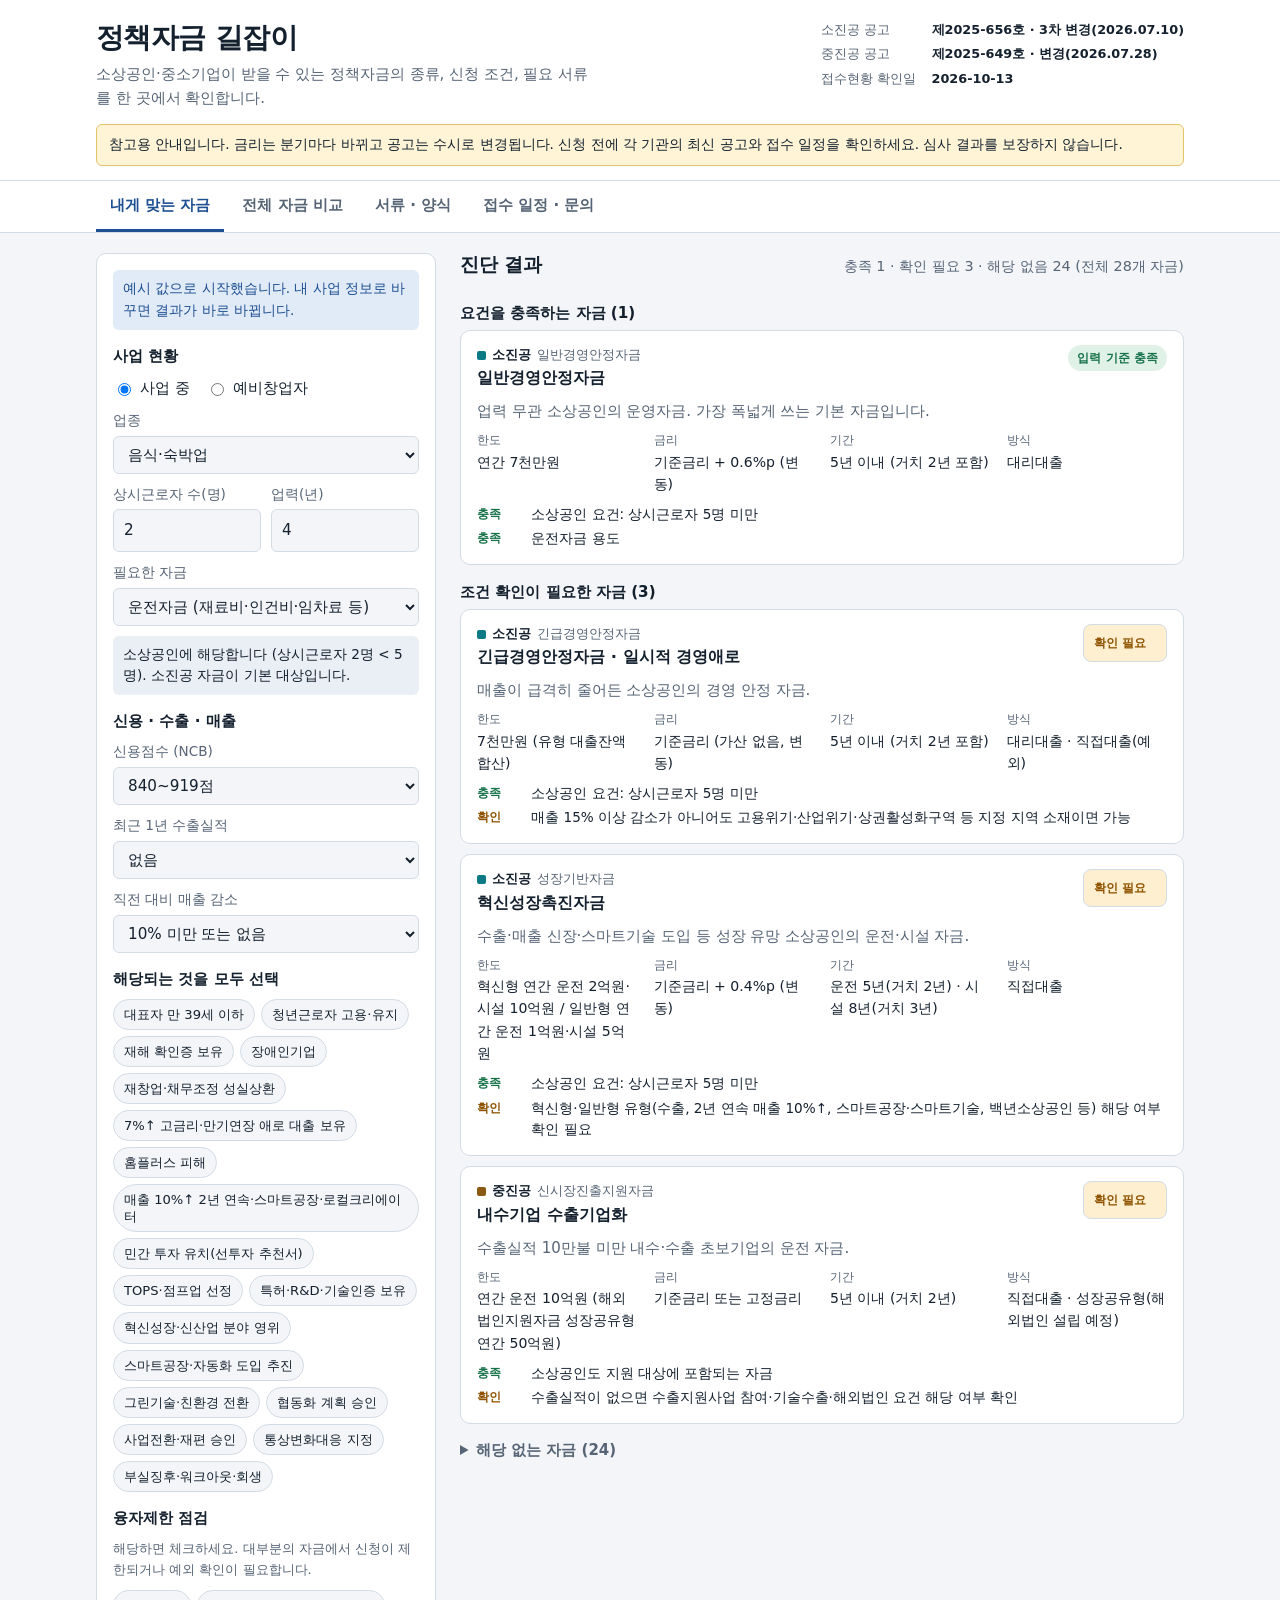
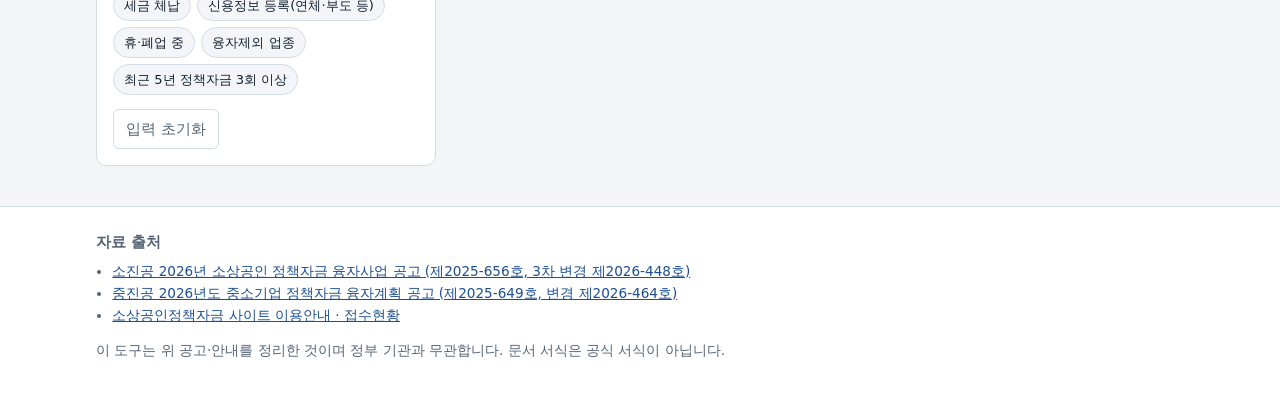
==== examples/policy-fund-finder/index.html @ 74943826 "feat: add policy-fund-finder example for Korean SME policy loans Static web tool that lists 2026 sma" ====
<!doctype html>
<html lang="ko">
<head>
  <meta charset="utf-8">
  <meta name="viewport" content="width=device-width, initial-scale=1">
  <title>정책자금 길잡이</title>
  <meta name="description" content="소상공인·중소기업 정책자금의 종류, 신청 조건, 필요 서류를 한 화면에서 확인하고 작성 양식을 내려받는 도구">
  <link rel="stylesheet" href="style.css">
</head>
<body>
  <header class="top">
    <div class="wrap top-inner">
      <div>
        <h1>정책자금 길잡이</h1>
        <p class="lede">소상공인·중소기업이 받을 수 있는 정책자금의 종류, 신청 조건, 필요 서류를 한 곳에서 확인합니다.</p>
      </div>
      <dl class="basis" aria-label="자료 기준">
        <div><dt>소진공 공고</dt><dd>제2025-656호 · 3차 변경(2026.07.10)</dd></div>
        <div><dt>중진공 공고</dt><dd>제2025-649호 · 변경(2026.07.28)</dd></div>
        <div><dt>접수현황 확인일</dt><dd id="asOf">2026-10-13</dd></div>
      </dl>
    </div>
    <div class="wrap">
      <p class="notice" role="note">참고용 안내입니다. 금리는 분기마다 바뀌고 공고는 수시로 변경됩니다. 신청 전에 각 기관의 최신 공고와 접수 일정을 확인하세요. 심사 결과를 보장하지 않습니다.</p>
    </div>
  </header>

  <nav class="tabs" aria-label="메뉴">
    <div class="wrap tabs-inner" role="tablist">
      <button role="tab" id="tab-finder" aria-controls="panel-finder" aria-selected="true" data-tab="finder">내게 맞는 자금</button>
      <button role="tab" id="tab-list" aria-controls="panel-list" aria-selected="false" data-tab="list">전체 자금 비교</button>
      <button role="tab" id="tab-docs" aria-controls="panel-docs" aria-selected="false" data-tab="docs">서류 · 양식</button>
      <button role="tab" id="tab-schedule" aria-controls="panel-schedule" aria-selected="false" data-tab="schedule">접수 일정 · 문의</button>
    </div>
  </nav>

  <main class="wrap">
    <section id="panel-finder" role="tabpanel" aria-labelledby="tab-finder">
      <div class="finder">
        <form id="profile" class="profile" autocomplete="off">
          <p class="example-note" id="exampleNote">예시 값으로 시작했습니다. 내 사업 정보로 바꾸면 결과가 바로 바뀝니다.</p>

          <fieldset>
            <legend>사업 현황</legend>
            <div class="radio-row" role="radiogroup" aria-label="사업 상태">
              <label><input type="radio" name="bizStatus" value="operating"> 사업 중</label>
              <label><input type="radio" name="bizStatus" value="prospective"> 예비창업자</label>
            </div>
            <label class="field" for="industry">업종
              <select id="industry" name="industry">
                <option value="mfg">제조업</option>
                <option value="construction">건설업</option>
                <option value="transport">운수업</option>
                <option value="mining">광업</option>
                <option value="wholesale_retail">도·소매업</option>
                <option value="food_lodging">음식·숙박업</option>
                <option value="service">서비스업</option>
                <option value="other">그 밖의 업종</option>
              </select>
            </label>
            <div class="two">
              <label class="field" for="employees">상시근로자 수(명)
                <input id="employees" name="employees" type="number" min="0" step="1" inputmode="numeric">
              </label>
              <label class="field" for="years">업력(년)
                <input id="years" name="years" type="number" min="0" step="0.5" inputmode="decimal">
              </label>
            </div>
            <label class="field" for="need">필요한 자금
              <select id="need" name="need">
                <option value="working">운전자금 (재료비·인건비·임차료 등)</option>
                <option value="facility">시설자금 (설비·사업장)</option>
                <option value="both">둘 다</option>
              </select>
            </label>
            <p class="derived" id="derived" aria-live="polite"></p>
          </fieldset>

          <fieldset>
            <legend>신용 · 수출 · 매출</legend>
            <label class="field" for="ncb">신용점수 (NCB)
              <select id="ncb" name="ncb">
                <option value="unknown">모름</option>
                <option value="le839">839점 이하</option>
                <option value="mid">840~919점</option>
                <option value="ge920">920점 이상</option>
              </select>
            </label>
            <label class="field" for="exportLevel">최근 1년 수출실적
              <select id="exportLevel" name="exportLevel">
                <option value="none">없음</option>
                <option value="lt100k">10만불 미만</option>
                <option value="gte100k">10만불 이상</option>
              </select>
            </label>
            <label class="field" for="salesDrop">직전 대비 매출 감소
              <select id="salesDrop" name="salesDrop">
                <option value="none">10% 미만 또는 없음</option>
                <option value="10">10% 이상 ~ 15% 미만</option>
                <option value="15">15% 이상</option>
              </select>
            </label>
          </fieldset>

          <fieldset>
            <legend>해당되는 것을 모두 선택</legend>
            <div class="chips" id="flagChips"></div>
          </fieldset>

          <fieldset>
            <legend>융자제한 점검</legend>
            <p class="hint">해당하면 체크하세요. 대부분의 자금에서 신청이 제한되거나 예외 확인이 필요합니다.</p>
            <div class="chips" id="exclChips"></div>
          </fieldset>

          <button type="button" class="ghost" id="resetProfile">입력 초기화</button>
        </form>

        <div class="results" aria-live="polite">
          <div class="results-head">
            <h2>진단 결과</h2>
            <p id="resultCount" class="count"></p>
          </div>
          <div id="results"></div>
        </div>
      </div>
    </section>

    <section id="panel-list" role="tabpanel" aria-labelledby="tab-list" hidden>
      <div class="toolbar">
        <label class="field inline" for="fAgency">기관
          <select id="fAgency"><option value="">전체</option><option value="semas">소진공 (소상공인)</option><option value="kosmes">중진공 (중소기업)</option></select>
        </label>
        <label class="field inline" for="fMethod">대출 방식
          <select id="fMethod"><option value="">전체</option><option value="직접">직접대출</option><option value="대리">대리대출</option><option value="이차보전">이차보전</option></select>
        </label>
        <label class="field inline" for="fUse">용도
          <select id="fUse"><option value="">전체</option><option value="운전">운전자금</option><option value="시설">시설자금</option></select>
        </label>
        <label class="field inline grow" for="fText">검색
          <input id="fText" type="search" placeholder="자금명·대상·키워드">
        </label>
      </div>
      <p id="listCount" class="count"></p>
      <div class="table-scroll">
        <table class="funds" id="fundTable">
          <thead><tr><th scope="col">자금</th><th scope="col">방식</th><th scope="col">한도</th><th scope="col">금리</th><th scope="col">기간</th></tr></thead>
          <tbody></tbody>
        </table>
      </div>
    </section>

    <section id="panel-docs" role="tabpanel" aria-labelledby="tab-docs" hidden>
      <h2>작성 양식 · 작성예시</h2>
      <p class="sub">빈 양식과 가상 데이터로 채운 작성예시를 함께 내려받을 수 있습니다. 공식 서식이 아닌 준비용 양식입니다.</p>
      <div class="forms" id="formsGrid"></div>

      <h2>필요 서류 한눈에</h2>
      <p class="sub"><span class="tag official">공고·안내 명시</span>는 공고나 이용안내서에 적힌 항목입니다. <span class="tag typical">일반 요구</span>는 흔히 요구되지만 자금·창구에 따라 달라질 수 있어, 신청 화면의 "필수" 표시가 최종 기준입니다.</p>
      <div id="docGroups"></div>
    </section>

    <section id="panel-schedule" role="tabpanel" aria-labelledby="tab-schedule" hidden>
      <h2>소진공 접수 현황</h2>
      <p class="sub" id="scheduleSub"></p>
      <div class="table-scroll">
        <table class="funds" id="scheduleTable">
          <thead><tr><th scope="col">구분</th><th scope="col">자금</th><th scope="col">접수기간</th></tr></thead>
          <tbody></tbody>
        </table>
      </div>
      <p class="sub">중진공은 지역본·지부별로 월별 신청 일정과 신청 가능 자금을 중진공 누리집에서 공지합니다. 재도약지원자금, 긴급경영안정자금(재해) 등은 수시 접수가 가능합니다.</p>

      <h2>문의처</h2>
      <ul class="contact" id="contactList"></ul>

      <h2>공식 사이트</h2>
      <ul class="links" id="linkList"></ul>

      <aside class="warn">
        <h3>불법 브로커 주의</h3>
        <p>정책자금은 대표자 본인이 직접 신청하는 것이 원칙입니다. 수수료를 받고 신청을 대행해 준다는 제안은 불법 브로커일 수 있습니다. 소상공인정책자금 사이트에 불법 브로커 신고센터가 있습니다.</p>
      </aside>
    </section>
  </main>

  <dialog id="detail" aria-labelledby="detailTitle">
    <div class="dialog-body" id="detailBody"></div>
  </dialog>

  <footer class="foot">
    <div class="wrap">
      <h2>자료 출처</h2>
      <ul id="sourceList"></ul>
      <p>이 도구는 위 공고·안내를 정리한 것이며 정부 기관과 무관합니다. 문서 서식은 공식 서식이 아닙니다.</p>
    </div>
  </footer>

  <script src="data/funds.js"></script>
  <script src="data/eligibility.js"></script>
  <script src="app.js"></script>
</body>
</html>
---- examples/policy-fund-finder/style.css ----
/* 공공 안내문 같은 차분한 종이·잉크 톤. 상태색(충족/확인/해당없음)은 강조색과 분리한다. */
:root {
  --bg: #f3f5f8;
  --surface: #ffffff;
  --surface-2: #eaeff5;
  --ink: #14202e;
  --muted: #566475;
  --line: #d3dbe5;
  --accent: #1d4f91;
  --accent-ink: #ffffff;
  --accent-soft: #e1ebf7;
  --semas: #0b7a85;
  --kosmes: #8a5a14;
  --fit: #17724a;
  --fit-bg: #e0f2e8;
  --check: #8f5300;
  --check-bg: #fdefd0;
  --no: #5f6b7a;
  --no-bg: #eceff3;
  --warn-bg: #fff4d6;
  --warn-line: #e3c36a;
  --focus: #1d4f91;
  --font: "Pretendard", "Apple SD Gothic Neo", "Malgun Gothic", "Noto Sans KR", system-ui, sans-serif;
}

@media (prefers-color-scheme: dark) {
  :root:not([data-theme="light"]) {
    --bg: #0f1620;
    --surface: #17212d;
    --surface-2: #1e2b3a;
    --ink: #e7edf5;
    --muted: #9aa8b9;
    --line: #2b3a4c;
    --accent: #7fb0ee;
    --accent-ink: #0b1522;
    --accent-soft: #1c2f48;
    --semas: #4cc3cf;
    --kosmes: #e0b46a;
    --fit: #67d49c;
    --fit-bg: #123325;
    --check: #f0b865;
    --check-bg: #3a2a0d;
    --no: #9aa8b9;
    --no-bg: #222e3c;
    --warn-bg: #3a2f10;
    --warn-line: #7a6521;
    --focus: #7fb0ee;
    color-scheme: dark;
  }
}

:root[data-theme="dark"] {
  --bg: #0f1620;
  --surface: #17212d;
  --surface-2: #1e2b3a;
  --ink: #e7edf5;
  --muted: #9aa8b9;
  --line: #2b3a4c;
  --accent: #7fb0ee;
  --accent-ink: #0b1522;
  --accent-soft: #1c2f48;
  --semas: #4cc3cf;
  --kosmes: #e0b46a;
  --fit: #67d49c;
  --fit-bg: #123325;
  --check: #f0b865;
  --check-bg: #3a2a0d;
  --no: #9aa8b9;
  --no-bg: #222e3c;
  --warn-bg: #3a2f10;
  --warn-line: #7a6521;
  --focus: #7fb0ee;
  color-scheme: dark;
}

*, *::before, *::after { box-sizing: border-box; }
html { -webkit-text-size-adjust: 100%; }
body {
  margin: 0;
  background: var(--bg);
  color: var(--ink);
  font: 15px/1.6 var(--font);
  font-variant-numeric: tabular-nums;
}
[hidden] { display: none !important; }
.wrap { width: 100%; max-width: 1120px; margin-inline: auto; padding-inline: 16px; }
h1, h2, h3 { line-height: 1.3; text-wrap: balance; margin: 0; }
h1 { font-size: 1.75rem; letter-spacing: -0.02em; }
h2 { font-size: 1.2rem; margin-block: 28px 8px; letter-spacing: -0.01em; }
h3 { font-size: 1rem; }
a { color: var(--accent); }
:focus-visible { outline: 3px solid var(--focus); outline-offset: 2px; }
button, input, select { font: inherit; color: inherit; }

/* header */
.top { background: var(--surface); border-bottom: 1px solid var(--line); padding-block: 20px 14px; }
.top-inner { display: flex; gap: 20px; align-items: flex-start; justify-content: space-between; flex-wrap: wrap; }
.lede { margin: 6px 0 0; color: var(--muted); max-width: 52ch; }
.basis { display: grid; gap: 4px; margin: 0; font-size: 0.8rem; min-width: 0; }
.basis div { display: grid; grid-template-columns: 8em 1fr; gap: 8px; }
.basis dt { color: var(--muted); }
.basis dd { margin: 0; font-weight: 600; }
.notice {
  margin: 14px 0 0; padding: 9px 12px; font-size: 0.85rem;
  background: var(--warn-bg); border: 1px solid var(--warn-line); border-radius: 6px;
}

/* tabs */
.tabs { position: sticky; top: env(safe-area-inset-top, 0px); z-index: 5; background: var(--surface); border-bottom: 1px solid var(--line); }
.tabs-inner { display: flex; gap: 4px; overflow-x: auto; }
.tabs button {
  appearance: none; background: none; border: 0; border-bottom: 3px solid transparent;
  padding: 12px 14px; font-weight: 600; color: var(--muted); cursor: pointer; white-space: nowrap;
}
.tabs button[aria-selected="true"] { color: var(--accent); border-bottom-color: var(--accent); }
.tabs button:hover { color: var(--ink); }

main { padding-block: 20px 40px; }
.sub { color: var(--muted); margin: 0 0 12px; max-width: 72ch; }
.count { margin: 0; color: var(--muted); font-size: 0.9rem; }

/* finder */
.finder { display: grid; grid-template-columns: minmax(280px, 340px) minmax(0, 1fr); gap: 24px; align-items: start; }
.profile { background: var(--surface); border: 1px solid var(--line); border-radius: 10px; padding: 16px; display: grid; gap: 14px; min-width: 0; }
.example-note { margin: 0; font-size: 0.85rem; color: var(--accent); background: var(--accent-soft); padding: 8px 10px; border-radius: 6px; }
fieldset { border: 0; padding: 0; margin: 0; display: grid; gap: 10px; min-width: 0; }
legend { font-weight: 700; padding: 0; margin-bottom: 8px; font-size: 0.95rem; }
.field { display: grid; gap: 4px; font-size: 0.85rem; color: var(--muted); min-width: 0; }
.field select, .field input {
  width: 100%; min-width: 0; padding: 8px 10px; border: 1px solid var(--line); border-radius: 6px;
  background: var(--bg); color: var(--ink); font-size: 0.95rem;
}
.two { display: grid; grid-template-columns: 1fr 1fr; gap: 10px; }
.radio-row { display: flex; gap: 16px; flex-wrap: wrap; }
.radio-row label { display: flex; gap: 6px; align-items: center; cursor: pointer; }
.derived { margin: 0; font-size: 0.85rem; padding: 8px 10px; background: var(--surface-2); border-radius: 6px; }
.hint { margin: 0; color: var(--muted); font-size: 0.82rem; }
.chips { display: flex; flex-wrap: wrap; gap: 6px; }
.chip { position: relative; }
.chip input { position: absolute; opacity: 0; inset: 0; width: 100%; height: 100%; margin: 0; cursor: pointer; }
.chip span {
  display: block; padding: 6px 10px; border: 1px solid var(--line); border-radius: 999px;
  font-size: 0.82rem; background: var(--bg); color: var(--ink); line-height: 1.3;
}
.chip input:checked + span { background: var(--accent); border-color: var(--accent); color: var(--accent-ink); }
.chip input:focus-visible + span { outline: 3px solid var(--focus); outline-offset: 2px; }
.ghost { justify-self: start; background: none; border: 1px solid var(--line); border-radius: 6px; padding: 7px 12px; cursor: pointer; color: var(--muted); }
.ghost:hover { color: var(--ink); border-color: var(--muted); }

/* results */
.results { min-width: 0; }
.results-head { display: flex; justify-content: space-between; align-items: baseline; gap: 12px; flex-wrap: wrap; }
.results-head h2 { margin-top: 0; }
.group { margin-block: 18px 6px; display: flex; align-items: center; gap: 10px; }
.group h3 { font-size: 0.95rem; }
.cards { display: grid; gap: 10px; }
.card {
  background: var(--surface); border: 1px solid var(--line); border-radius: 10px; padding: 14px 16px;
  display: grid; gap: 8px; min-width: 0;
}
.card-head { display: flex; gap: 10px; justify-content: space-between; align-items: flex-start; flex-wrap: wrap; }
.card h4 { margin: 0; font-size: 1.02rem; }
.card h4 button { all: unset; cursor: pointer; color: var(--ink); }
.card h4 button:hover { text-decoration: underline; }
.card h4 button:focus-visible { outline: 3px solid var(--focus); outline-offset: 2px; border-radius: 3px; }
.meta { display: flex; gap: 6px; flex-wrap: wrap; align-items: center; font-size: 0.8rem; color: var(--muted); }
.agency { display: inline-flex; align-items: center; gap: 6px; font-weight: 600; color: var(--ink); }
.agency::before { content: ""; width: 9px; height: 9px; border-radius: 2px; background: var(--semas); }
.agency.kosmes::before { background: var(--kosmes); }
.facts { display: grid; grid-template-columns: repeat(auto-fit, minmax(150px, 1fr)); gap: 8px 16px; margin: 0; font-size: 0.88rem; }
.facts div { min-width: 0; }
.facts dt { color: var(--muted); font-size: 0.75rem; }
.facts dd { margin: 0; overflow-wrap: anywhere; }
.status { font-size: 0.78rem; font-weight: 700; padding: 3px 9px; border-radius: 999px; white-space: nowrap; }
.status.fit { background: var(--fit-bg); color: var(--fit); }
.status.check { background: var(--check-bg); color: var(--check); }
.status.no { background: var(--no-bg); color: var(--no); }
.why { margin: 0; padding: 0; list-style: none; display: grid; gap: 3px; font-size: 0.85rem; }
.why li { display: grid; grid-template-columns: 3.4em 1fr; gap: 8px; }
.why b { font-size: 0.75rem; padding-top: 1px; }
.why .t { color: var(--fit); }
.why .u { color: var(--check); }
.why .f { color: var(--no); }
details.fold { margin-top: 14px; }
details.fold summary { cursor: pointer; font-weight: 600; color: var(--muted); }

/* list tab */
.toolbar { display: flex; flex-wrap: wrap; gap: 10px 14px; margin-bottom: 10px; align-items: end; }
.field.inline { min-width: 140px; }
.field.inline.grow { flex: 1 1 220px; }
.table-scroll { overflow-x: auto; border: 1px solid var(--line); border-radius: 10px; background: var(--surface); }
table.funds { width: 100%; border-collapse: collapse; min-width: 720px; font-size: 0.88rem; }
.funds th, .funds td { text-align: left; padding: 10px 12px; border-bottom: 1px solid var(--line); vertical-align: top; }
.funds thead th { background: var(--surface-2); font-size: 0.78rem; color: var(--muted); position: sticky; top: 0; }
.funds tbody tr:last-child td { border-bottom: 0; }
.funds td button { all: unset; cursor: pointer; font-weight: 700; }
.funds td button:hover { text-decoration: underline; }
.funds td button:focus-visible { outline: 3px solid var(--focus); outline-offset: 2px; }
.cat { display: block; color: var(--muted); font-size: 0.75rem; margin-top: 2px; }

/* docs */
.forms { display: grid; grid-template-columns: repeat(auto-fit, minmax(260px, 1fr)); gap: 12px; }
.form-card { background: var(--surface); border: 1px solid var(--line); border-radius: 10px; padding: 14px 16px; display: grid; gap: 8px; align-content: start; min-width: 0; }
.form-card h3 { font-size: 1rem; }
.form-card p { margin: 0; color: var(--muted); font-size: 0.86rem; }
.dl { display: flex; gap: 8px; flex-wrap: wrap; }
.btn {
  display: inline-block; padding: 7px 12px; border-radius: 6px; font-size: 0.85rem; font-weight: 600; text-decoration: none; cursor: pointer;
  border: 1px solid var(--accent); background: var(--accent); color: var(--accent-ink);
}
.btn.alt { background: transparent; color: var(--accent); }
.btn:hover { filter: brightness(1.08); }
.doc-group { margin-block: 14px; }
.doc-group h3 { margin-bottom: 8px; }
.docs { display: grid; gap: 8px; }
.doc { background: var(--surface); border: 1px solid var(--line); border-radius: 8px; padding: 10px 12px; min-width: 0; }
.doc-title { display: flex; gap: 8px; align-items: baseline; flex-wrap: wrap; font-weight: 600; }
.doc p { margin: 4px 0 0; color: var(--muted); font-size: 0.85rem; }
.tag { font-size: 0.7rem; font-weight: 700; padding: 2px 7px; border-radius: 4px; white-space: nowrap; }
.tag.official { background: var(--accent-soft); color: var(--accent); }
.tag.typical { background: var(--no-bg); color: var(--no); }
.doc .links { margin-top: 6px; font-size: 0.82rem; display: flex; gap: 10px; flex-wrap: wrap; }

/* schedule */
.contact, .links { list-style: none; margin: 0 0 8px; padding: 0; display: grid; gap: 8px; grid-template-columns: repeat(auto-fit, minmax(240px, 1fr)); }
.contact li, .links li { background: var(--surface); border: 1px solid var(--line); border-radius: 8px; padding: 10px 12px; min-width: 0; }
.contact b { display: block; font-size: 1.15rem; letter-spacing: 0.01em; user-select: all; }
.contact span, .links span { color: var(--muted); font-size: 0.82rem; }
.warn { margin-top: 24px; padding: 12px 14px; background: var(--warn-bg); border: 1px solid var(--warn-line); border-radius: 8px; }
.warn p { margin: 6px 0 0; font-size: 0.9rem; }

/* dialog */
dialog { border: 1px solid var(--line); border-radius: 12px; background: var(--surface); color: var(--ink); width: min(820px, calc(100vw - 24px)); max-height: calc(100vh - 24px); padding: 0; }
dialog::backdrop { background: rgba(8, 14, 22, 0.55); }
.dialog-body { padding: 18px 20px 22px; display: grid; gap: 14px; }
.dialog-head { display: flex; justify-content: space-between; gap: 12px; align-items: flex-start; }
.dialog-head h2 { margin: 0; font-size: 1.3rem; }
.close { background: none; border: 1px solid var(--line); border-radius: 6px; padding: 6px 10px; cursor: pointer; flex: none; }
.dialog-body h3 { margin-top: 6px; }
.dialog-body ul.plain { margin: 6px 0 0; padding-left: 1.2em; display: grid; gap: 4px; }
.steps { margin: 6px 0 0; padding-left: 1.4em; display: grid; gap: 4px; }
.checklist { display: grid; gap: 6px; margin-top: 6px; }
.check { display: grid; grid-template-columns: auto 1fr; gap: 10px; align-items: start; padding: 8px 10px; border: 1px solid var(--line); border-radius: 8px; background: var(--bg); cursor: pointer; }
.check input { margin-top: 4px; width: 18px; height: 18px; accent-color: var(--accent); }
.check .name { font-weight: 600; display: flex; gap: 8px; flex-wrap: wrap; align-items: baseline; }
.check p { margin: 3px 0 0; font-size: 0.82rem; color: var(--muted); }
.progress { font-size: 0.85rem; color: var(--muted); }
.src { font-size: 0.82rem; color: var(--muted); }

/* footer */
.foot { border-top: 1px solid var(--line); background: var(--surface); padding-block: 8px 28px; color: var(--muted); font-size: 0.85rem; }
.foot h2 { font-size: 0.95rem; margin-top: 18px; }
.foot ul { margin: 6px 0 10px; padding-left: 1.2em; }

@media (max-width: 860px) {
  .finder { grid-template-columns: minmax(0, 1fr); }
  h1 { font-size: 1.5rem; }
  .basis div { grid-template-columns: 6em 1fr; }
}

@media (prefers-reduced-motion: no-preference) {
  .card, .doc, .check { transition: border-color 0.15s; }
  .card:hover, .check:hover { border-color: var(--accent); }
}

@media print {
  .tabs, .top .notice, .toolbar, .close, .btn, .ghost, .finder .profile { display: none !important; }
  body { background: #fff; color: #000; }
}
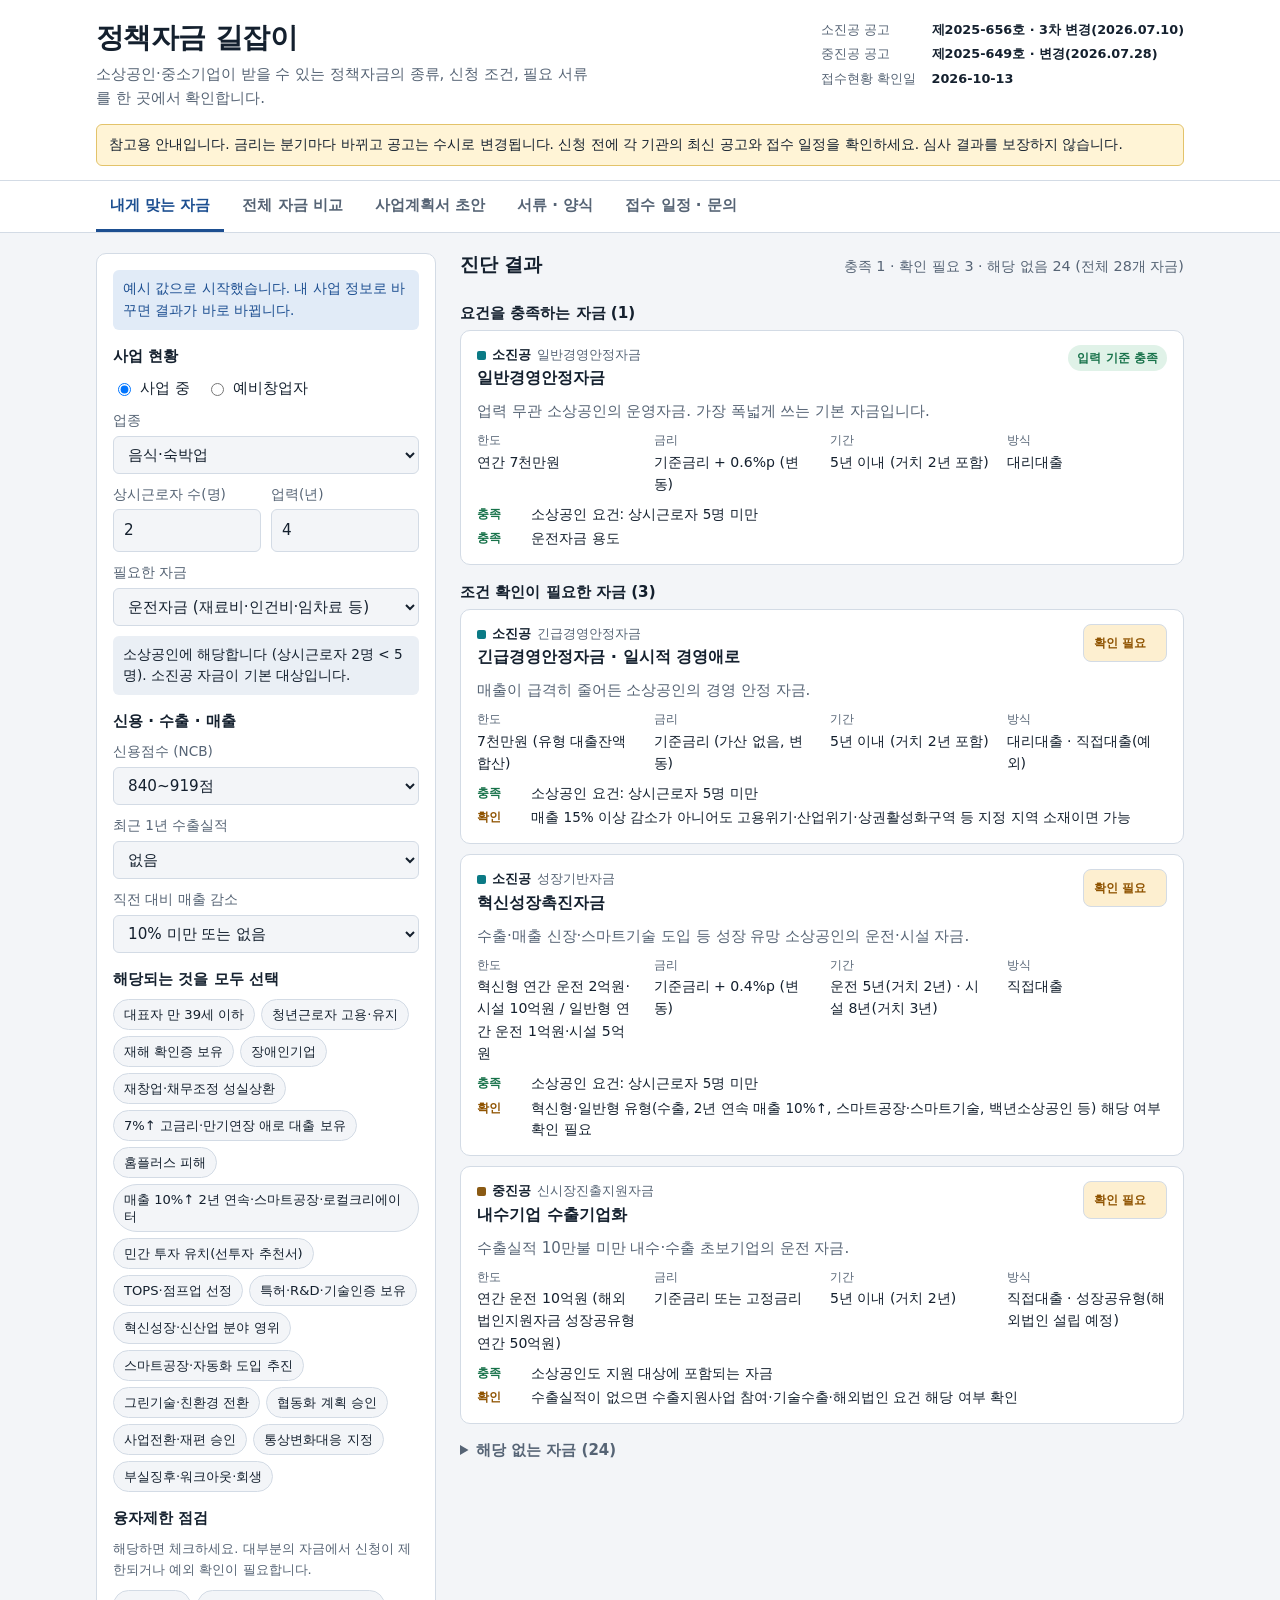
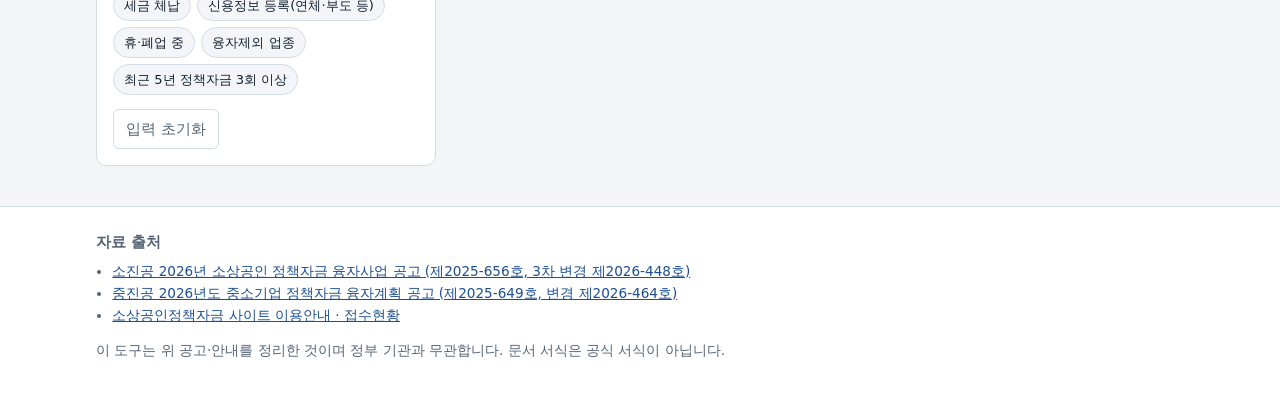
==== commit d387610e: "feat: auto-draft business plan from entered info in policy-fund-finder Add a draft tab that builds a" ====
--- a/examples/policy-fund-finder/index.html
+++ b/examples/policy-fund-finder/index.html
@@ -29,6 +29,7 @@
     <div class="wrap tabs-inner" role="tablist">
       <button role="tab" id="tab-finder" aria-controls="panel-finder" aria-selected="true" data-tab="finder">내게 맞는 자금</button>
       <button role="tab" id="tab-list" aria-controls="panel-list" aria-selected="false" data-tab="list">전체 자금 비교</button>
+      <button role="tab" id="tab-draft" aria-controls="panel-draft" aria-selected="false" data-tab="draft">사업계획서 초안</button>
       <button role="tab" id="tab-docs" aria-controls="panel-docs" aria-selected="false" data-tab="docs">서류 · 양식</button>
       <button role="tab" id="tab-schedule" aria-controls="panel-schedule" aria-selected="false" data-tab="schedule">접수 일정 · 문의</button>
     </div>
@@ -150,6 +151,96 @@
       </div>
     </section>
 
+    <section id="panel-draft" role="tabpanel" aria-labelledby="tab-draft" hidden>
+      <div class="finder draft">
+        <form id="draftForm" class="profile" autocomplete="off">
+          <p class="example-note" id="draftExample">
+            <span>가상의 예시 데이터로 채워 두었습니다. 내 정보로 바꾸면 오른쪽 초안이 바로 바뀝니다.</span>
+            <button type="button" class="ghost small" id="draftClear">모두 비우기</button>
+          </p>
+          <button type="button" class="ghost small" id="draftLoad" hidden>예시 불러오기</button>
+
+          <fieldset>
+            <legend>어떤 자금용 초안인가요</legend>
+            <label class="field" for="dFund">대상 자금
+              <select id="dFund" data-k="fundId"></select>
+            </label>
+            <p class="derived" id="dProfileNote"></p>
+          </fieldset>
+
+          <fieldset>
+            <legend>업체 정보</legend>
+            <div class="two">
+              <label class="field" for="dCompany">상호<input id="dCompany" data-k="company" type="text"></label>
+              <label class="field" for="dCeo">대표자<input id="dCeo" data-k="ceo" type="text"></label>
+            </div>
+            <div class="two">
+              <label class="field" for="dOpen">개업(설립)일자<input id="dOpen" data-k="openDate" type="date"></label>
+              <label class="field" for="dIndustryName">업종명<input id="dIndustryName" data-k="industryName" type="text" placeholder="예: 음식점업 (분식)"></label>
+            </div>
+            <label class="field" for="dAddress">사업장 주소<input id="dAddress" data-k="address" type="text"></label>
+            <label class="field" for="dMainBiz">주요 사업내용 (한 줄)<input id="dMainBiz" data-k="mainBiz" type="text"></label>
+          </fieldset>
+
+          <fieldset>
+            <legend>연도별 실적 (원)</legend>
+            <p class="hint">최근 3개년 매출을 입력하면 평균과 전년 대비 증감을 자동 계산합니다.</p>
+            <div id="salesRows" class="rows"></div>
+          </fieldset>
+
+          <fieldset data-agency="semas">
+            <legend>영업현황</legend>
+            <label class="field" for="dProducts">상품·서비스 (한 줄에 하나: 상품 | 판매 방식 | 매출 비중 | 가격)
+              <textarea id="dProducts" data-k="products" rows="3"></textarea></label>
+            <label class="field" for="dCustomers">주요 고객과 거래처<textarea id="dCustomers" data-k="customers" rows="2"></textarea></label>
+            <label class="field" for="dStrengths">경쟁 환경과 강점<textarea id="dStrengths" data-k="strengths" rows="2"></textarea></label>
+            <label class="field" for="dChanges">최근 매출 변동과 원인<textarea id="dChanges" data-k="changes" rows="2"></textarea></label>
+          </fieldset>
+
+          <fieldset data-agency="kosmes">
+            <legend>사업 · 기술 · 고용</legend>
+            <label class="field" for="dTech">제품·보유 기술 (특허·인증·R&amp;D)<textarea id="dTech" data-k="tech" rows="3"></textarea></label>
+            <label class="field" for="dMarket">시장·고객·수주 현황<textarea id="dMarket" data-k="market" rows="3"></textarea></label>
+            <label class="field" for="dHiring">고용·수출 계획<textarea id="dHiring" data-k="hiring" rows="2"></textarea></label>
+          </fieldset>
+
+          <fieldset>
+            <legend>대표자 경력</legend>
+            <label class="field" for="dCareers">한 줄에 하나: 기간 | 근무처 | 담당 업무
+              <textarea id="dCareers" data-k="careers" rows="3"></textarea></label>
+          </fieldset>
+
+          <fieldset>
+            <legend>자금집행계획</legend>
+            <label class="field" for="dApply">신청 금액 (원)
+              <input id="dApply" data-k="applyAmount" type="number" min="0" step="1000000" inputmode="numeric"></label>
+            <div id="planRows" class="rows"></div>
+            <button type="button" class="ghost small" id="planAdd">행 추가</button>
+            <p class="derived" id="dPlanSum" aria-live="polite"></p>
+          </fieldset>
+
+          <fieldset>
+            <legend>상환 계획</legend>
+            <label class="field" for="dRepay">상환 재원과 월 상환 가능 금액<textarea id="dRepay" data-k="repay" rows="3"></textarea></label>
+          </fieldset>
+        </form>
+
+        <div class="results" aria-live="polite">
+          <div class="results-head">
+            <h2>초안 미리보기</h2>
+            <p id="draftMissing" class="count"></p>
+          </div>
+          <ul id="draftIssues" class="issues"></ul>
+          <div class="dl draft-actions">
+            <button type="button" class="btn" id="draftDownload">Word 문서(.doc)로 내려받기</button>
+            <button type="button" class="btn alt" id="draftCopyAll">전체 텍스트 복사</button>
+          </div>
+          <p class="src">직접 입력한 사실만 반영하고, 비어 있는 항목은 【작성 필요】로 남깁니다. 소진공은 각 절의 [복사]를 눌러 사업계획서 웹폼(영업현황·경력·자금집행계획)에 붙여 넣으세요.</p>
+          <div id="draftPreview" class="preview"></div>
+        </div>
+      </div>
+    </section>
+
     <section id="panel-docs" role="tabpanel" aria-labelledby="tab-docs" hidden>
       <h2>작성 양식 · 작성예시</h2>
       <p class="sub">빈 양식과 가상 데이터로 채운 작성예시를 함께 내려받을 수 있습니다. 공식 서식이 아닌 준비용 양식입니다.</p>
@@ -198,6 +289,7 @@
 
   <script src="data/funds.js"></script>
   <script src="data/eligibility.js"></script>
+  <script src="data/draft.js"></script>
   <script src="app.js"></script>
 </body>
 </html>
--- a/examples/policy-fund-finder/style.css
+++ b/examples/policy-fund-finder/style.css
@@ -221,6 +221,47 @@
 .tag.typical { background: var(--no-bg); color: var(--no); }
 .doc .links { margin-top: 6px; font-size: 0.82rem; display: flex; gap: 10px; flex-wrap: wrap; }
 
+
+/* draft */
+.field textarea {
+  width: 100%; min-width: 0; padding: 8px 10px; border: 1px solid var(--line); border-radius: 6px;
+  background: var(--bg); color: var(--ink); font-size: 0.92rem; line-height: 1.5; resize: vertical;
+}
+.ghost.small { padding: 4px 10px; font-size: 0.82rem; }
+.example-note { display: flex; gap: 10px; align-items: center; justify-content: space-between; flex-wrap: wrap; }
+.example-note[hidden] { display: none; }
+.rows { display: grid; gap: 8px; }
+.row-sales { display: grid; grid-template-columns: 4.5em 1fr; gap: 6px; }
+.row-sales.wide { grid-template-columns: 4.5em 1fr 1fr 5em; }
+.row-plan { display: grid; grid-template-columns: 4.5em 1fr 8em; gap: 6px; padding: 8px; border: 1px solid var(--line); border-radius: 8px; background: var(--bg); }
+.row-plan input, .row-plan select, .row-sales input {
+  min-width: 0; width: 100%; padding: 6px 8px; border: 1px solid var(--line); border-radius: 6px; background: var(--surface); color: var(--ink); font-size: 0.88rem;
+}
+.row-plan .full { grid-column: 1 / -1; display: grid; grid-template-columns: 1fr 1fr auto; gap: 6px; }
+.row-plan button { background: none; border: 1px solid var(--line); border-radius: 6px; color: var(--muted); cursor: pointer; padding: 0 10px; }
+.issues { list-style: none; margin: 8px 0; padding: 0; display: grid; gap: 6px; }
+.issues li { padding: 8px 10px; border-radius: 6px; font-size: 0.88rem; background: var(--warn-bg); border: 1px solid var(--warn-line); }
+.issues li.ok { background: var(--fit-bg); border-color: transparent; color: var(--fit); }
+.draft-actions { margin-block: 10px 6px; }
+button.btn { font-family: inherit; }
+.preview { display: grid; gap: 14px; margin-top: 12px; }
+.draft-sec { background: var(--surface); border: 1px solid var(--line); border-radius: 10px; padding: 14px 16px; min-width: 0; }
+.draft-sec-head { display: flex; justify-content: space-between; align-items: center; gap: 10px; margin-bottom: 8px; }
+.draft-sec h3 { font-size: 1.02rem; }
+.draft-sec p { margin: 6px 0; overflow-wrap: anywhere; }
+.draft-sec p.h { font-weight: 700; margin-top: 12px; }
+.draft-sec p.auto::before { content: "자동 계산 "; font-size: 0.7rem; font-weight: 700; color: var(--accent); background: var(--accent-soft); border-radius: 4px; padding: 1px 6px; margin-right: 6px; }
+.missing { background: var(--check-bg); color: var(--check); border-radius: 4px; padding: 1px 6px; }
+.draft-sec .tw { overflow-x: auto; margin: 6px 0; }
+.draft-sec table { border-collapse: collapse; width: 100%; min-width: 360px; font-size: 0.88rem; }
+.draft-sec th, .draft-sec td { border: 1px solid var(--line); padding: 6px 8px; text-align: left; vertical-align: top; overflow-wrap: anywhere; }
+.draft-sec th { background: var(--surface-2); font-weight: 600; }
+.draft-sec table.kv th { width: 11em; }
+@media (max-width: 860px) {
+  .row-sales.wide { grid-template-columns: 4em 1fr 1fr; }
+  .row-sales.wide input:last-child { grid-column: 1 / -1; }
+}
+
 /* schedule */
 .contact, .links { list-style: none; margin: 0 0 8px; padding: 0; display: grid; gap: 8px; grid-template-columns: repeat(auto-fit, minmax(240px, 1fr)); }
 .contact li, .links li { background: var(--surface); border: 1px solid var(--line); border-radius: 8px; padding: 10px 12px; min-width: 0; }
@@ -264,6 +305,6 @@
 }
 
 @media print {
-  .tabs, .top .notice, .toolbar, .close, .btn, .ghost, .finder .profile { display: none !important; }
+  .tabs, .top .notice, .toolbar, .close, .btn, .ghost, .finder .profile, .draft-actions { display: none !important; }
   body { background: #fff; color: #000; }
 }
